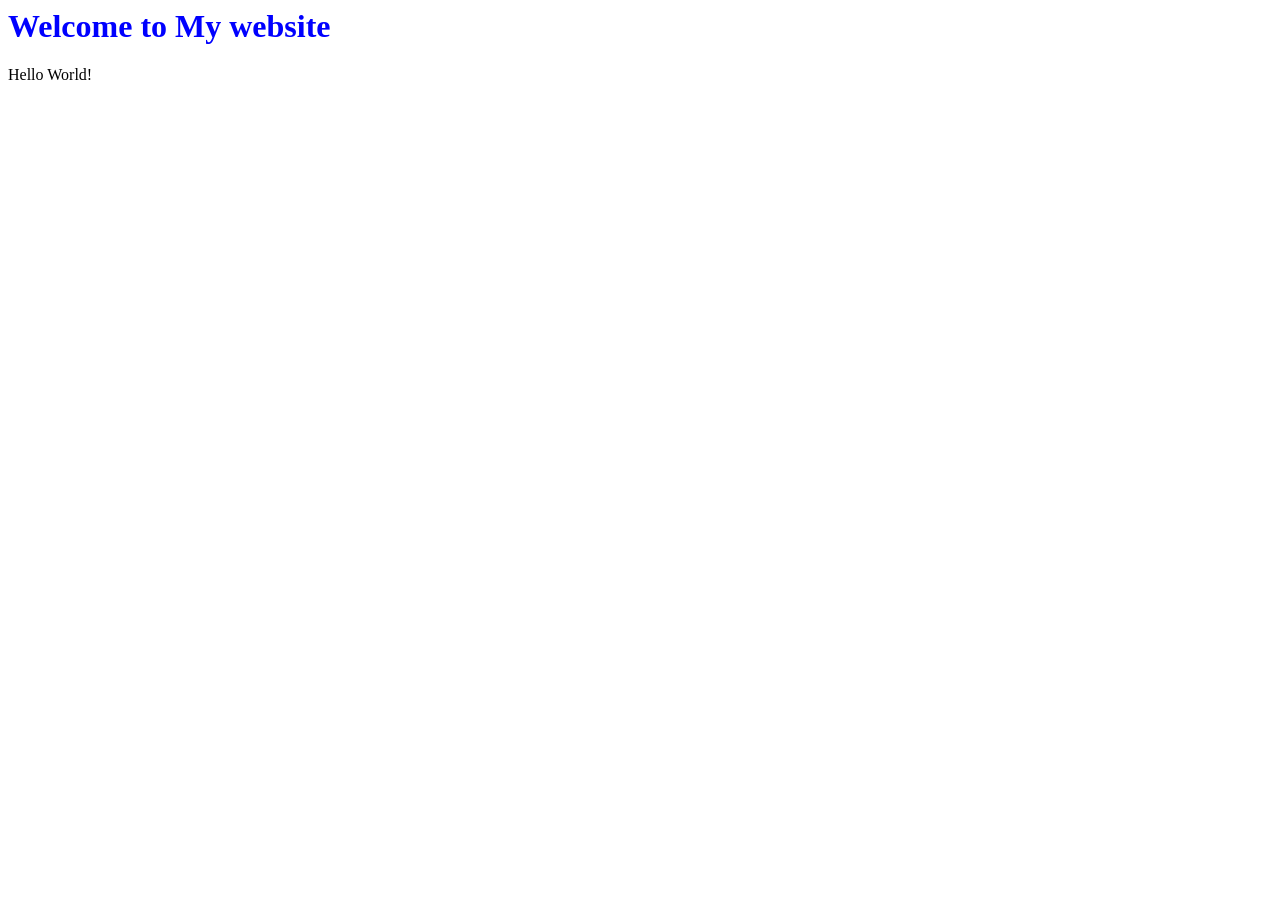
==== index.html @ 5027ca6c "Add initial HTML structure for the website" ====
<html lang="en">
    <head>
        <meta charset="utf-8">
        <meta name="viewport" content="width=device-width, initial-scale=1.0">
        <title>Document</title>
    </head>
    <body>
        <h1 style="color: blue;">Welcome to My website</h1>
        <p>Hello World!</p>
    </body>
</html>
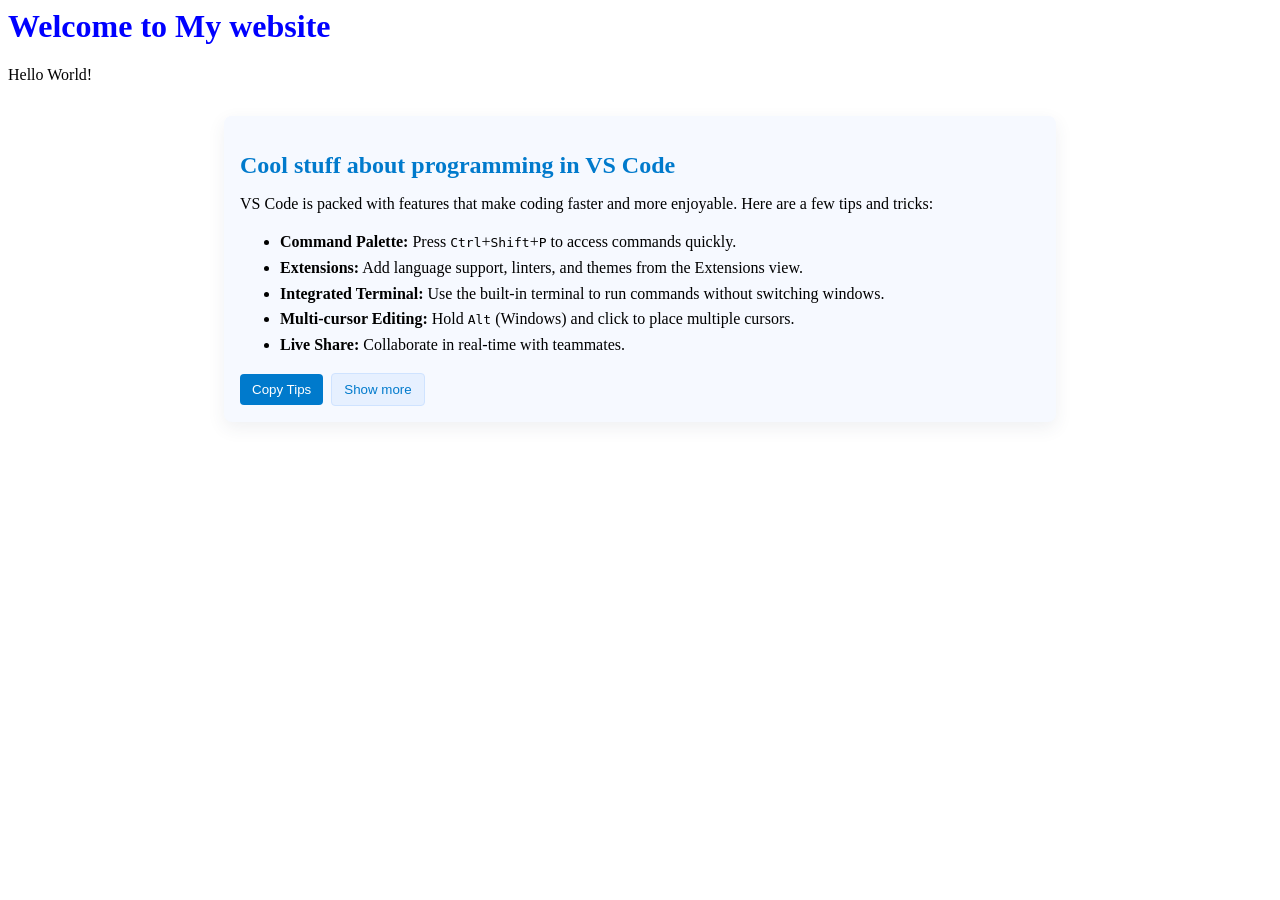
==== commit eaa13500: "Enhance index.html with VS Code tips and interactive features" ====
--- a/index.html
+++ b/index.html
@@ -7,5 +7,63 @@
     <body>
         <h1 style="color: blue;">Welcome to My website</h1>
         <p>Hello World!</p>
+
+        <section id="vscode-tips" style="max-width:800px;margin:32px auto;padding:16px;border-radius:8px;background:#f6f9ff;box-shadow:0 6px 18px rgba(55,60,90,0.08);">
+            <h2 style="color:#007acc;margin-bottom:8px;">Cool stuff about programming in VS Code</h2>
+            <p>VS Code is packed with features that make coding faster and more enjoyable. Here are a few tips and tricks:</p>
+
+            <ul id="tips-list" style="line-height:1.6">
+                <li><strong>Command Palette:</strong> Press <kbd>Ctrl</kbd>+<kbd>Shift</kbd>+<kbd>P</kbd> to access commands quickly.</li>
+                <li><strong>Extensions:</strong> Add language support, linters, and themes from the Extensions view.</li>
+                <li><strong>Integrated Terminal:</strong> Use the built-in terminal to run commands without switching windows.</li>
+                <li><strong>Multi-cursor Editing:</strong> Hold <kbd>Alt</kbd> (Windows) and click to place multiple cursors.</li>
+                <li><strong>Live Share:</strong> Collaborate in real-time with teammates.</li>
+            </ul>
+
+            <div style="display:flex;gap:8px;margin-top:12px;align-items:center;">
+                <button id="copy-tips" style="background:#007acc;color:white;border:none;padding:8px 12px;border-radius:4px;cursor:pointer">Copy Tips</button>
+                <button id="toggle-more" style="background:#e6f0ff;color:#007acc;border:1px solid #cfe3ff;padding:8px 12px;border-radius:4px;cursor:pointer">Show more</button>
+                <span id="copy-feedback" aria-live="polite" style="margin-left:8px;color:#2b7a4b"></span>
+            </div>
+
+            <div id="more-content" style="display:none;margin-top:12px;padding:12px;border-left:3px solid #cfe3ff;background:#ffffff;border-radius:4px;">
+                <h3 style="margin-top:0;color:#005a9e">More VS Code Goodies</h3>
+                <ol>
+                    <li><strong>Settings Sync:</strong> Sync settings across machines using your account.</li>
+                    <li><strong>Debugging:</strong> Set breakpoints and step through code right from the editor.</li>
+                    <li><strong>Snippets:</strong> Create custom snippets to insert common code patterns.</li>
+                    <li><strong>Emmet:</strong> Quickly write HTML/CSS with Emmet abbreviations.</li>
+                </ol>
+            </div>
+        </section>
+
+        <script>
+            document.getElementById('copy-tips').addEventListener('click', async function () {
+                const tips = Array.from(document.querySelectorAll('#tips-list li'))
+                    .map(li => li.textContent.trim())
+                    .join('\n');
+
+                try {
+                    await navigator.clipboard.writeText('VS Code Tips:\n' + tips);
+                    const fb = document.getElementById('copy-feedback');
+                    fb.textContent = 'Copied!';
+                    setTimeout(() => fb.textContent = '', 2000);
+                } catch (err) {
+                    alert('Unable to copy to clipboard');
+                }
+            });
+
+            document.getElementById('toggle-more').addEventListener('click', function () {
+                const more = document.getElementById('more-content');
+                const btn = document.getElementById('toggle-more');
+                if (more.style.display === 'none') {
+                    more.style.display = 'block';
+                    btn.textContent = 'Show less';
+                } else {
+                    more.style.display = 'none';
+                    btn.textContent = 'Show more';
+                }
+            });
+        </script>
     </body>
 </html>
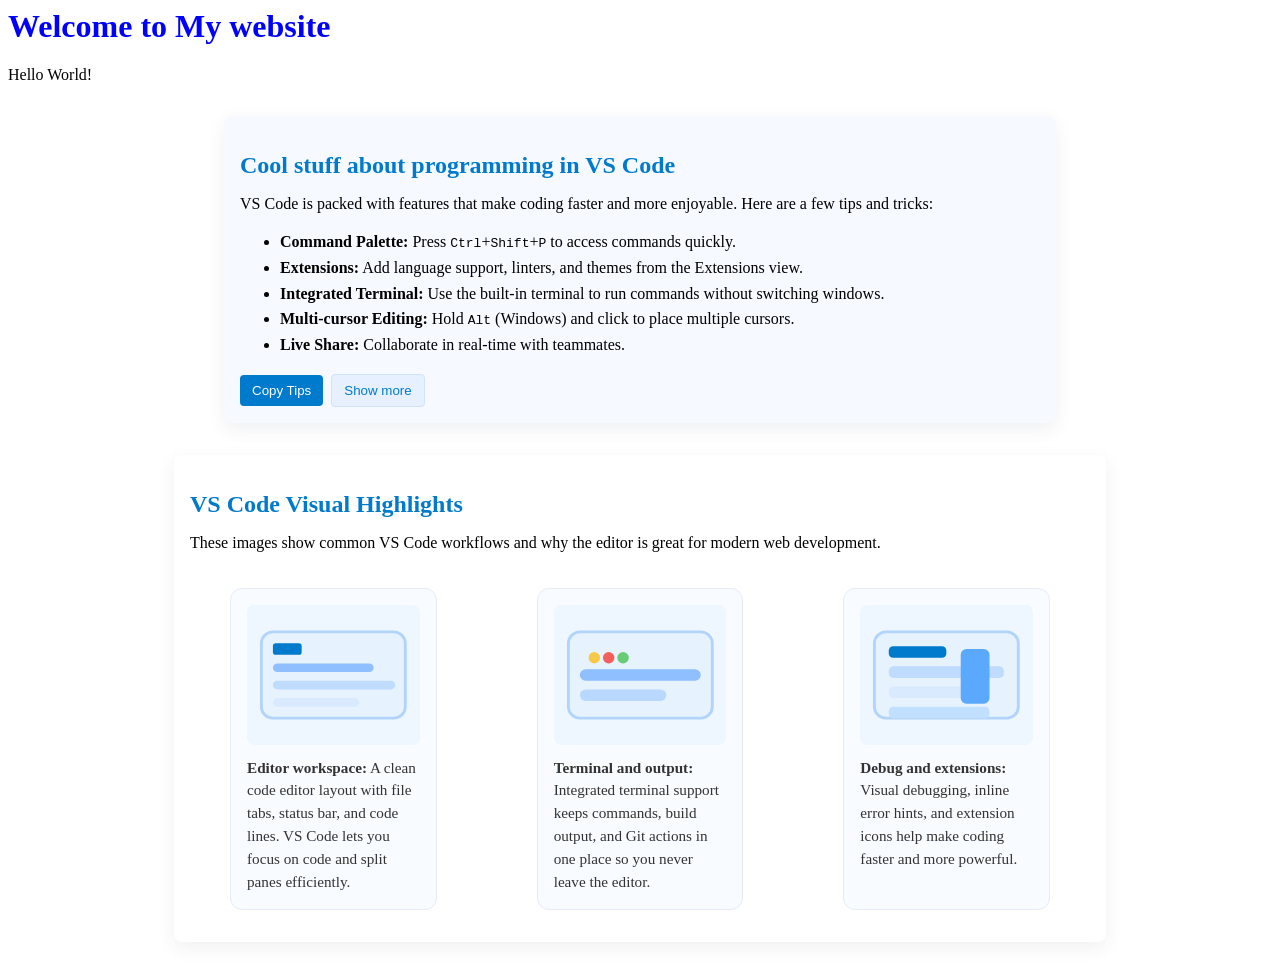
==== commit 7a1d1697: "Add VS Code visual highlights section with images and descriptions" ====
--- a/index.html
+++ b/index.html
@@ -37,6 +37,54 @@
             </div>
         </section>
 
+        <section id="vscode-images" style="max-width:900px;margin:32px auto;padding:16px;border-radius:8px;background:#ffffff;box-shadow:0 6px 18px rgba(55,60,90,0.07);">
+            <h2 style="color:#007acc;margin-bottom:8px;">VS Code Visual Highlights</h2>
+            <p>These images show common VS Code workflows and why the editor is great for modern web development.</p>
+
+            <div style="display:grid;gap:20px;grid-template-columns:repeat(auto-fit,minmax(260px,1fr));margin-top:20px;">
+                <figure style="background:#f8fbff;border:1px solid #e5ecf7;padding:16px;border-radius:12px;">
+                    <svg viewBox="0 0 120 80" style="width:100%;height:140px;display:block;border-radius:8px;background:#eef6ff;">
+                        <rect x="10" y="10" width="100" height="60" rx="8" ry="8" fill="#e7f2ff" stroke="#b2d4fb" stroke-width="2" />
+                        <rect x="18" y="18" width="20" height="8" rx="2" fill="#007acc" />
+                        <rect x="18" y="32" width="70" height="6" rx="3" fill="#8fbfff" />
+                        <rect x="18" y="44" width="85" height="6" rx="3" fill="#bfdcff" />
+                        <rect x="18" y="56" width="60" height="6" rx="3" fill="#d9eafe" />
+                    </svg>
+                    <figcaption style="margin-top:12px;font-size:0.95rem;line-height:1.5;color:#333;">
+                        <strong>Editor workspace:</strong> A clean code editor layout with file tabs, status bar, and code lines. VS Code lets you focus on code and split panes efficiently.
+                    </figcaption>
+                </figure>
+
+                <figure style="background:#f8fbff;border:1px solid #e5ecf7;padding:16px;border-radius:12px;">
+                    <svg viewBox="0 0 120 80" style="width:100%;height:140px;display:block;border-radius:8px;background:#eef6ff;">
+                        <rect x="10" y="10" width="100" height="60" rx="8" ry="8" fill="#e7f2ff" stroke="#b2d4fb" stroke-width="2" />
+                        <circle cx="28" cy="28" r="4" fill="#f7c948" />
+                        <circle cx="38" cy="28" r="4" fill="#f25f5c" />
+                        <circle cx="48" cy="28" r="4" fill="#6acb76" />
+                        <rect x="18" y="36" width="84" height="8" rx="4" fill="#8fbfff" />
+                        <rect x="18" y="50" width="60" height="8" rx="4" fill="#b8d8ff" />
+                    </svg>
+                    <figcaption style="margin-top:12px;font-size:0.95rem;line-height:1.5;color:#333;">
+                        <strong>Terminal and output:</strong> Integrated terminal support keeps commands, build output, and Git actions in one place so you never leave the editor.
+                    </figcaption>
+                </figure>
+
+                <figure style="background:#f8fbff;border:1px solid #e5ecf7;padding:16px;border-radius:12px;">
+                    <svg viewBox="0 0 120 80" style="width:100%;height:140px;display:block;border-radius:8px;background:#eef6ff;">
+                        <rect x="10" y="10" width="100" height="60" rx="8" ry="8" fill="#e7f2ff" stroke="#b2d4fb" stroke-width="2" />
+                        <rect x="20" y="20" width="40" height="8" rx="3" fill="#007acc" />
+                        <rect x="20" y="34" width="80" height="8" rx="3" fill="#bfdcff" />
+                        <rect x="20" y="48" width="60" height="8" rx="3" fill="#d9eafe" />
+                        <rect x="20" y="62" width="70" height="8" rx="3" fill="#c1e0ff" />
+                        <rect x="70" y="22" width="20" height="38" rx="4" fill="#5ba8ff" />
+                    </svg>
+                    <figcaption style="margin-top:12px;font-size:0.95rem;line-height:1.5;color:#333;">
+                        <strong>Debug and extensions:</strong> Visual debugging, inline error hints, and extension icons help make coding faster and more powerful.
+                    </figcaption>
+                </figure>
+            </div>
+        </section>
+
         <script>
             document.getElementById('copy-tips').addEventListener('click', async function () {
                 const tips = Array.from(document.querySelectorAll('#tips-list li'))
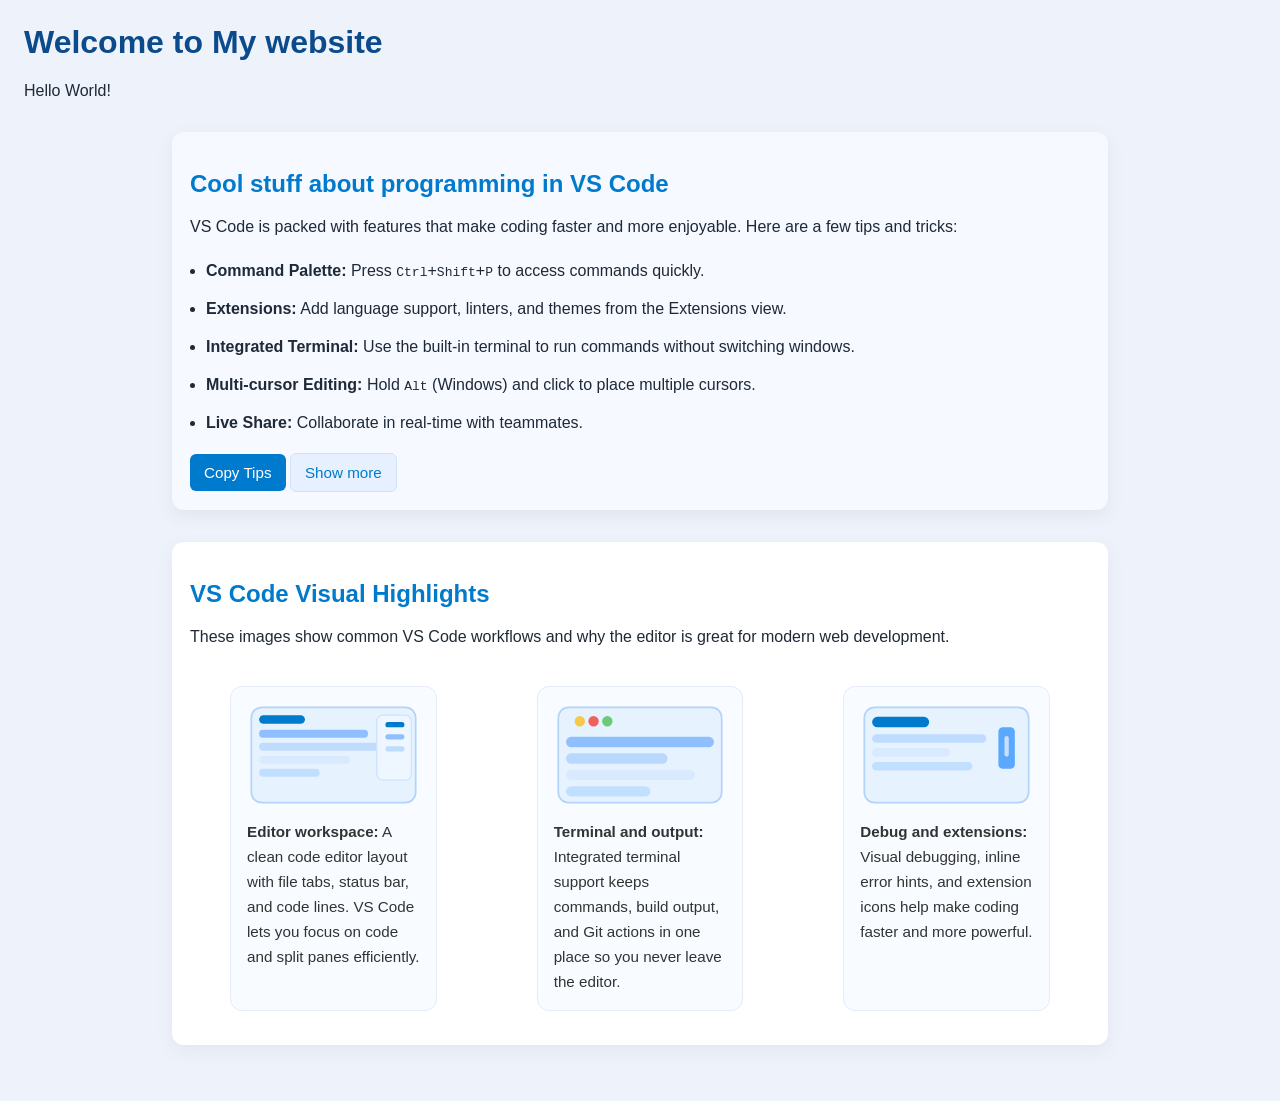
==== commit a4708af7: "Add styling and interactivity to the demo website with separate CSS and JavaScript files" ====
--- a/index.html
+++ b/index.html
@@ -1,18 +1,19 @@
-<html lang="en">
+﻿<html lang="en">
     <head>
         <meta charset="utf-8">
         <meta name="viewport" content="width=device-width, initial-scale=1.0">
         <title>Document</title>
+        <link rel="stylesheet" href="css/styles.css">
     </head>
     <body>
-        <h1 style="color: blue;">Welcome to My website</h1>
+        <h1>Welcome to My website</h1>
         <p>Hello World!</p>
 
-        <section id="vscode-tips" style="max-width:800px;margin:32px auto;padding:16px;border-radius:8px;background:#f6f9ff;box-shadow:0 6px 18px rgba(55,60,90,0.08);">
-            <h2 style="color:#007acc;margin-bottom:8px;">Cool stuff about programming in VS Code</h2>
+        <section id="vscode-tips">
+            <h2>Cool stuff about programming in VS Code</h2>
             <p>VS Code is packed with features that make coding faster and more enjoyable. Here are a few tips and tricks:</p>
 
-            <ul id="tips-list" style="line-height:1.6">
+            <ul id="tips-list">
                 <li><strong>Command Palette:</strong> Press <kbd>Ctrl</kbd>+<kbd>Shift</kbd>+<kbd>P</kbd> to access commands quickly.</li>
                 <li><strong>Extensions:</strong> Add language support, linters, and themes from the Extensions view.</li>
                 <li><strong>Integrated Terminal:</strong> Use the built-in terminal to run commands without switching windows.</li>
@@ -20,14 +21,14 @@
                 <li><strong>Live Share:</strong> Collaborate in real-time with teammates.</li>
             </ul>
 
-            <div style="display:flex;gap:8px;margin-top:12px;align-items:center;">
-                <button id="copy-tips" style="background:#007acc;color:white;border:none;padding:8px 12px;border-radius:4px;cursor:pointer">Copy Tips</button>
-                <button id="toggle-more" style="background:#e6f0ff;color:#007acc;border:1px solid #cfe3ff;padding:8px 12px;border-radius:4px;cursor:pointer">Show more</button>
-                <span id="copy-feedback" aria-live="polite" style="margin-left:8px;color:#2b7a4b"></span>
+            <div class="button-row">
+                <button id="copy-tips">Copy Tips</button>
+                <button id="toggle-more">Show more</button>
+                <span id="copy-feedback" aria-live="polite"></span>
             </div>
 
-            <div id="more-content" style="display:none;margin-top:12px;padding:12px;border-left:3px solid #cfe3ff;background:#ffffff;border-radius:4px;">
-                <h3 style="margin-top:0;color:#005a9e">More VS Code Goodies</h3>
+            <div id="more-content">
+                <h3>More VS Code Goodies</h3>
                 <ol>
                     <li><strong>Settings Sync:</strong> Sync settings across machines using your account.</li>
                     <li><strong>Debugging:</strong> Set breakpoints and step through code right from the editor.</li>
@@ -37,81 +38,34 @@
             </div>
         </section>
 
-        <section id="vscode-images" style="max-width:900px;margin:32px auto;padding:16px;border-radius:8px;background:#ffffff;box-shadow:0 6px 18px rgba(55,60,90,0.07);">
-            <h2 style="color:#007acc;margin-bottom:8px;">VS Code Visual Highlights</h2>
+        <section id="vscode-images">
+            <h2>VS Code Visual Highlights</h2>
             <p>These images show common VS Code workflows and why the editor is great for modern web development.</p>
 
-            <div style="display:grid;gap:20px;grid-template-columns:repeat(auto-fit,minmax(260px,1fr));margin-top:20px;">
-                <figure style="background:#f8fbff;border:1px solid #e5ecf7;padding:16px;border-radius:12px;">
-                    <svg viewBox="0 0 120 80" style="width:100%;height:140px;display:block;border-radius:8px;background:#eef6ff;">
-                        <rect x="10" y="10" width="100" height="60" rx="8" ry="8" fill="#e7f2ff" stroke="#b2d4fb" stroke-width="2" />
-                        <rect x="18" y="18" width="20" height="8" rx="2" fill="#007acc" />
-                        <rect x="18" y="32" width="70" height="6" rx="3" fill="#8fbfff" />
-                        <rect x="18" y="44" width="85" height="6" rx="3" fill="#bfdcff" />
-                        <rect x="18" y="56" width="60" height="6" rx="3" fill="#d9eafe" />
-                    </svg>
-                    <figcaption style="margin-top:12px;font-size:0.95rem;line-height:1.5;color:#333;">
+            <div class="image-grid">
+                <figure>
+                    <img src="assets/editor-workspace.svg" alt="Editor workspace illustration" />
+                    <figcaption>
                         <strong>Editor workspace:</strong> A clean code editor layout with file tabs, status bar, and code lines. VS Code lets you focus on code and split panes efficiently.
                     </figcaption>
                 </figure>
 
-                <figure style="background:#f8fbff;border:1px solid #e5ecf7;padding:16px;border-radius:12px;">
-                    <svg viewBox="0 0 120 80" style="width:100%;height:140px;display:block;border-radius:8px;background:#eef6ff;">
-                        <rect x="10" y="10" width="100" height="60" rx="8" ry="8" fill="#e7f2ff" stroke="#b2d4fb" stroke-width="2" />
-                        <circle cx="28" cy="28" r="4" fill="#f7c948" />
-                        <circle cx="38" cy="28" r="4" fill="#f25f5c" />
-                        <circle cx="48" cy="28" r="4" fill="#6acb76" />
-                        <rect x="18" y="36" width="84" height="8" rx="4" fill="#8fbfff" />
-                        <rect x="18" y="50" width="60" height="8" rx="4" fill="#b8d8ff" />
-                    </svg>
-                    <figcaption style="margin-top:12px;font-size:0.95rem;line-height:1.5;color:#333;">
+                <figure>
+                    <img src="assets/terminal-output.svg" alt="Terminal output illustration" />
+                    <figcaption>
                         <strong>Terminal and output:</strong> Integrated terminal support keeps commands, build output, and Git actions in one place so you never leave the editor.
                     </figcaption>
                 </figure>
 
-                <figure style="background:#f8fbff;border:1px solid #e5ecf7;padding:16px;border-radius:12px;">
-                    <svg viewBox="0 0 120 80" style="width:100%;height:140px;display:block;border-radius:8px;background:#eef6ff;">
-                        <rect x="10" y="10" width="100" height="60" rx="8" ry="8" fill="#e7f2ff" stroke="#b2d4fb" stroke-width="2" />
-                        <rect x="20" y="20" width="40" height="8" rx="3" fill="#007acc" />
-                        <rect x="20" y="34" width="80" height="8" rx="3" fill="#bfdcff" />
-                        <rect x="20" y="48" width="60" height="8" rx="3" fill="#d9eafe" />
-                        <rect x="20" y="62" width="70" height="8" rx="3" fill="#c1e0ff" />
-                        <rect x="70" y="22" width="20" height="38" rx="4" fill="#5ba8ff" />
-                    </svg>
-                    <figcaption style="margin-top:12px;font-size:0.95rem;line-height:1.5;color:#333;">
+                <figure>
+                    <img src="assets/debug-extensions.svg" alt="Debug and extensions illustration" />
+                    <figcaption>
                         <strong>Debug and extensions:</strong> Visual debugging, inline error hints, and extension icons help make coding faster and more powerful.
                     </figcaption>
                 </figure>
             </div>
         </section>
 
-        <script>
-            document.getElementById('copy-tips').addEventListener('click', async function () {
-                const tips = Array.from(document.querySelectorAll('#tips-list li'))
-                    .map(li => li.textContent.trim())
-                    .join('\n');
-
-                try {
-                    await navigator.clipboard.writeText('VS Code Tips:\n' + tips);
-                    const fb = document.getElementById('copy-feedback');
-                    fb.textContent = 'Copied!';
-                    setTimeout(() => fb.textContent = '', 2000);
-                } catch (err) {
-                    alert('Unable to copy to clipboard');
-                }
-            });
-
-            document.getElementById('toggle-more').addEventListener('click', function () {
-                const more = document.getElementById('more-content');
-                const btn = document.getElementById('toggle-more');
-                if (more.style.display === 'none') {
-                    more.style.display = 'block';
-                    btn.textContent = 'Show less';
-                } else {
-                    more.style.display = 'none';
-                    btn.textContent = 'Show more';
-                }
-            });
-        </script>
+        <script src="js/script.js"></script>
     </body>
-</html>+</html>
--- a/css/styles.css
+++ b/css/styles.css
@@ -0,0 +1,107 @@
+body {
+    font-family: Arial, sans-serif;
+    background: #eef3fb;
+    margin: 0;
+    padding: 24px;
+    color: #1f2937;
+}
+
+h1 {
+    color: #0b4a8b;
+}
+
+section {
+    max-width: 900px;
+    margin: 32px auto;
+    padding: 18px;
+    border-radius: 12px;
+    background: #fff;
+    box-shadow: 0 6px 18px rgba(55, 60, 90, 0.07);
+}
+
+#vscode-tips {
+    background: #f6f9ff;
+    box-shadow: 0 6px 18px rgba(55, 60, 90, 0.08);
+}
+
+#vscode-tips h2,
+#vscode-images h2 {
+    color: #007acc;
+    margin-bottom: 8px;
+}
+
+#vscode-tips p,
+#vscode-images p,
+figcaption {
+    line-height: 1.65;
+}
+
+#tips-list {
+    line-height: 1.75;
+    padding-left: 16px;
+}
+
+#tips-list li {
+    margin-bottom: 10px;
+}
+
+button {
+    border: none;
+    border-radius: 6px;
+    padding: 10px 14px;
+    font-size: 0.95rem;
+    cursor: pointer;
+}
+
+#copy-tips {
+    background: #007acc;
+    color: white;
+}
+
+#toggle-more {
+    background: #e6f0ff;
+    color: #007acc;
+    border: 1px solid #cfe3ff;
+}
+
+#copy-feedback {
+    margin-left: 8px;
+    color: #2b7a4b;
+}
+
+#more-content {
+    display: none;
+    margin-top: 12px;
+    padding: 12px;
+    border-left: 3px solid #cfe3ff;
+    background: #ffffff;
+    border-radius: 4px;
+}
+
+#vscode-images .image-grid {
+    display: grid;
+    gap: 20px;
+    grid-template-columns: repeat(auto-fit, minmax(260px, 1fr));
+    margin-top: 20px;
+}
+
+figure {
+    background: #f8fbff;
+    border: 1px solid #e5ecf7;
+    padding: 16px;
+    border-radius: 12px;
+}
+
+svg {
+    width: 100%;
+    height: 140px;
+    display: block;
+    border-radius: 8px;
+    background: #eef6ff;
+}
+
+figcaption {
+    margin-top: 12px;
+    font-size: 0.95rem;
+    color: #333;
+}
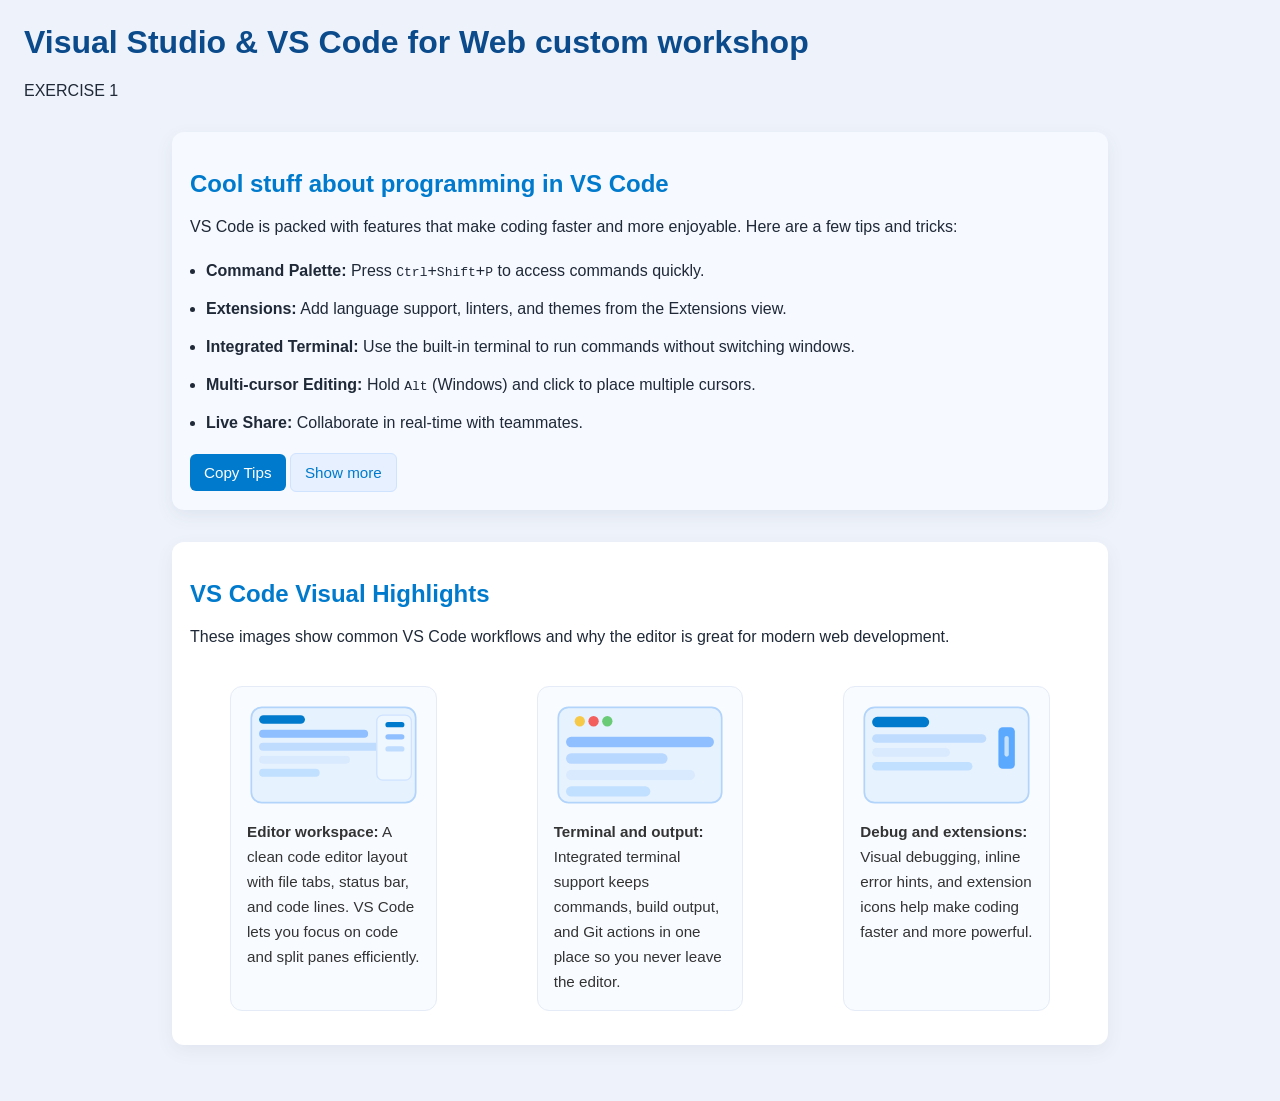
==== commit a81a1c46: "Update index.html with workshop title and exercise description" ====
--- a/index.html
+++ b/index.html
@@ -6,8 +6,8 @@
         <link rel="stylesheet" href="css/styles.css">
     </head>
     <body>
-        <h1>Welcome to My website</h1>
-        <p>Hello World!</p>
+        <h1>Visual Studio & VS Code for Web custom workshop</h1>
+        <p>EXERCISE 1</p>
 
         <section id="vscode-tips">
             <h2>Cool stuff about programming in VS Code</h2>
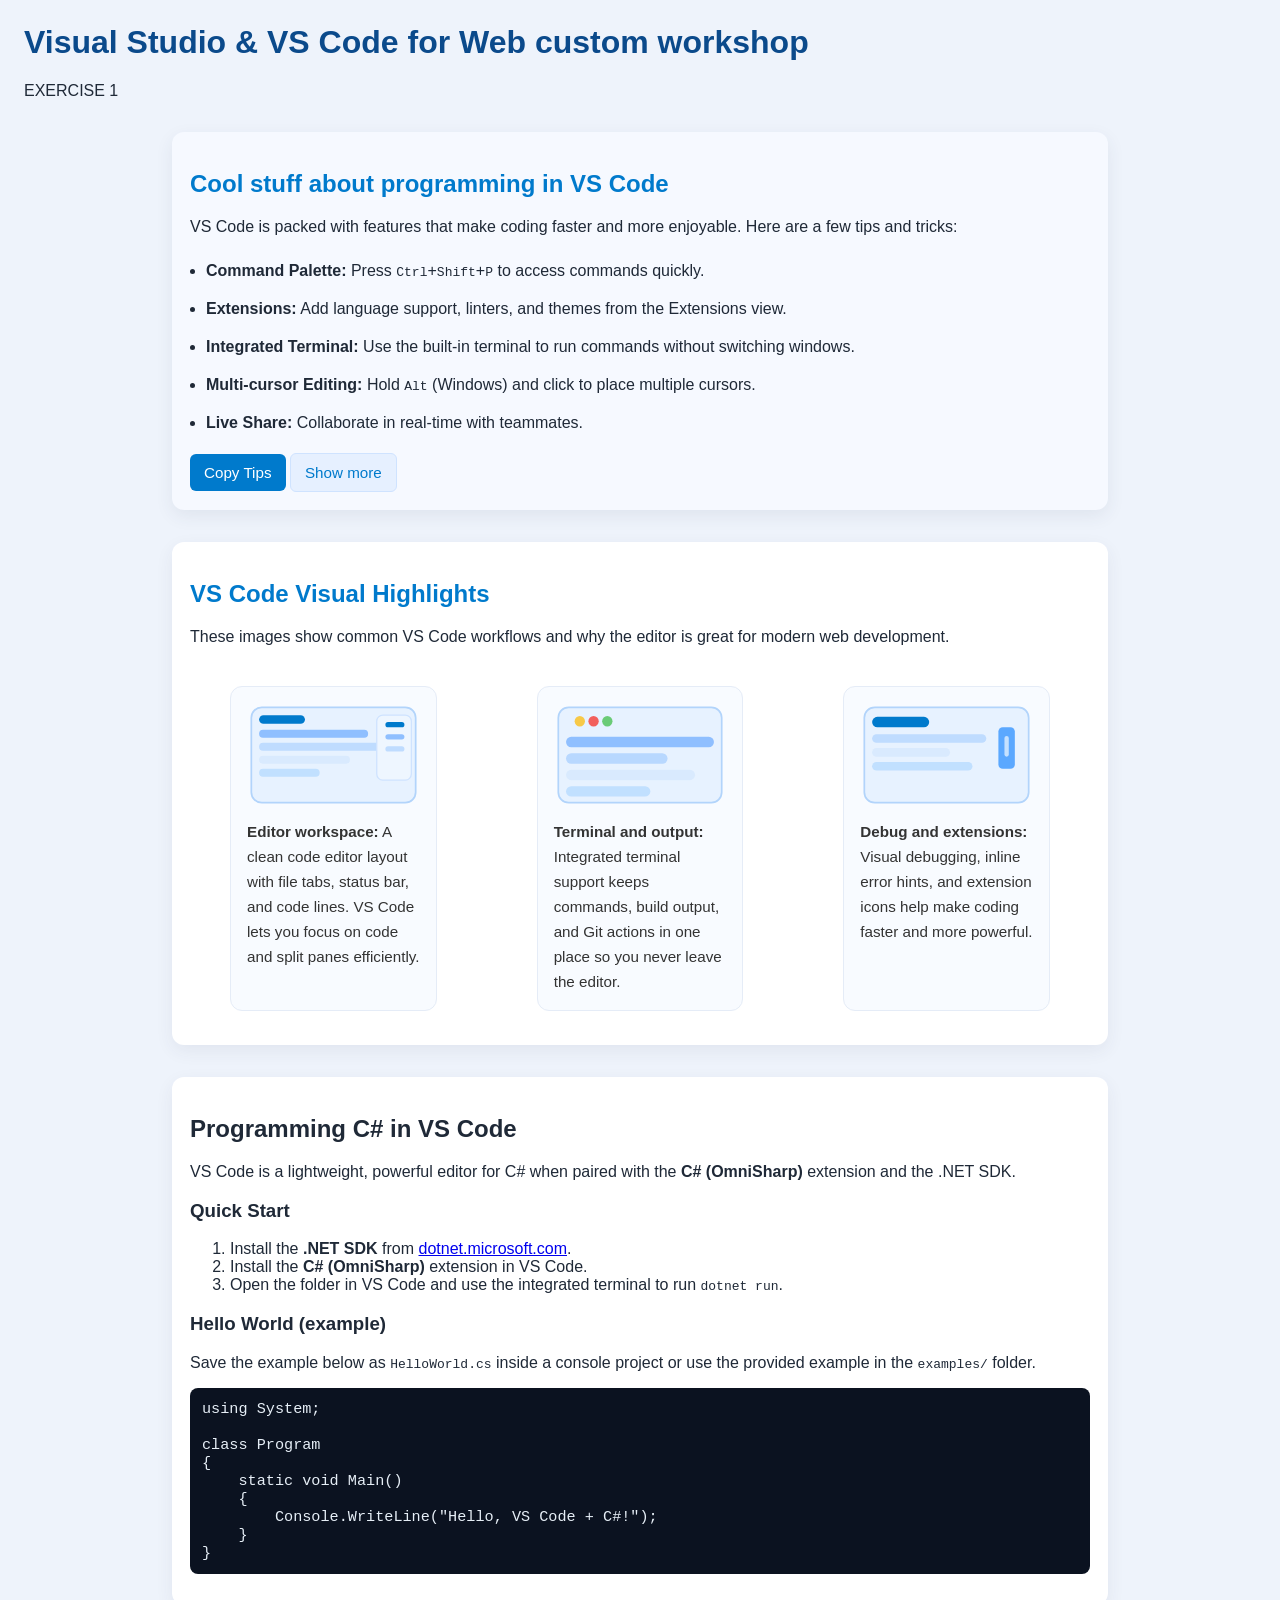
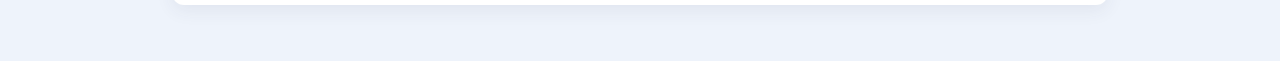
==== commit 68ef2561: "Move C# section to content file and add dynamic loader; add example file" ====
--- a/index.html
+++ b/index.html
@@ -65,6 +65,9 @@
                 </figure>
             </div>
         </section>
+        </section>
+
+        <section id="csharp" data-src="content/csharp.html" aria-busy="true">Loading C# content…</section>
 
         <script src="js/script.js"></script>
     </body>
--- a/css/styles.css
+++ b/css/styles.css
@@ -105,3 +105,16 @@
     font-size: 0.95rem;
     color: #333;
 }
+
+/* Code blocks */
+pre { 
+    background: #0b1220;
+    color: #e6eef6;
+    padding: 12px;
+    border-radius: 8px;
+    overflow:auto;
+}
+pre code { 
+    font-family: Menlo, Monaco, 'Courier New', monospace;
+    font-size: 0.95rem;
+}
